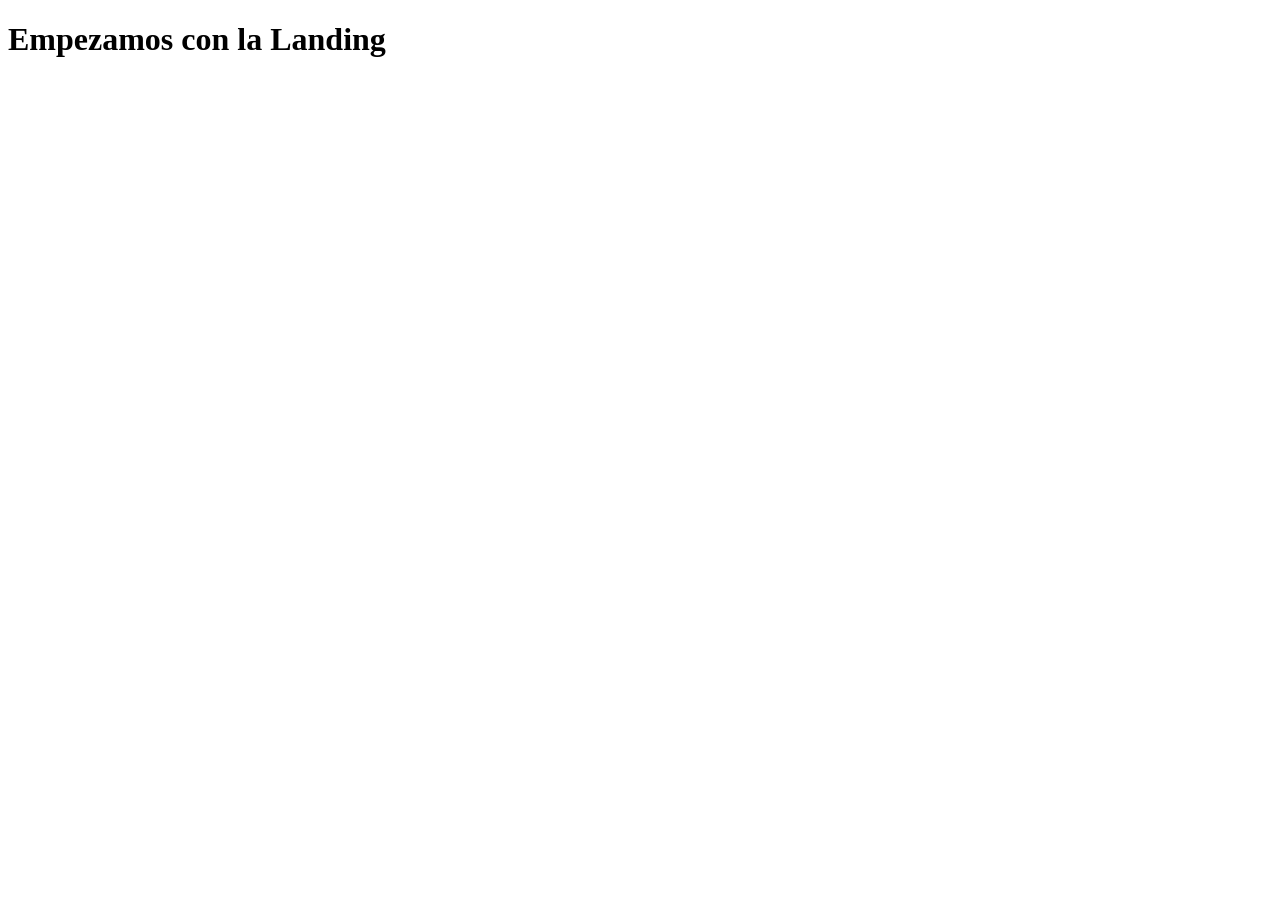
==== index.html @ ca411f05 "feat: cremos el index 1ºprueba" ====
<!DOCTYPE html>
<html lang="en">
<head>
    <meta charset="UTF-8">
    <meta name="viewport" content="width=device-width, initial-scale=1.0">
    <title>Papel Verde</title>
</head>
<body>

    <h1> Empezamos con la Landing</h1>
    
</body>
</html>
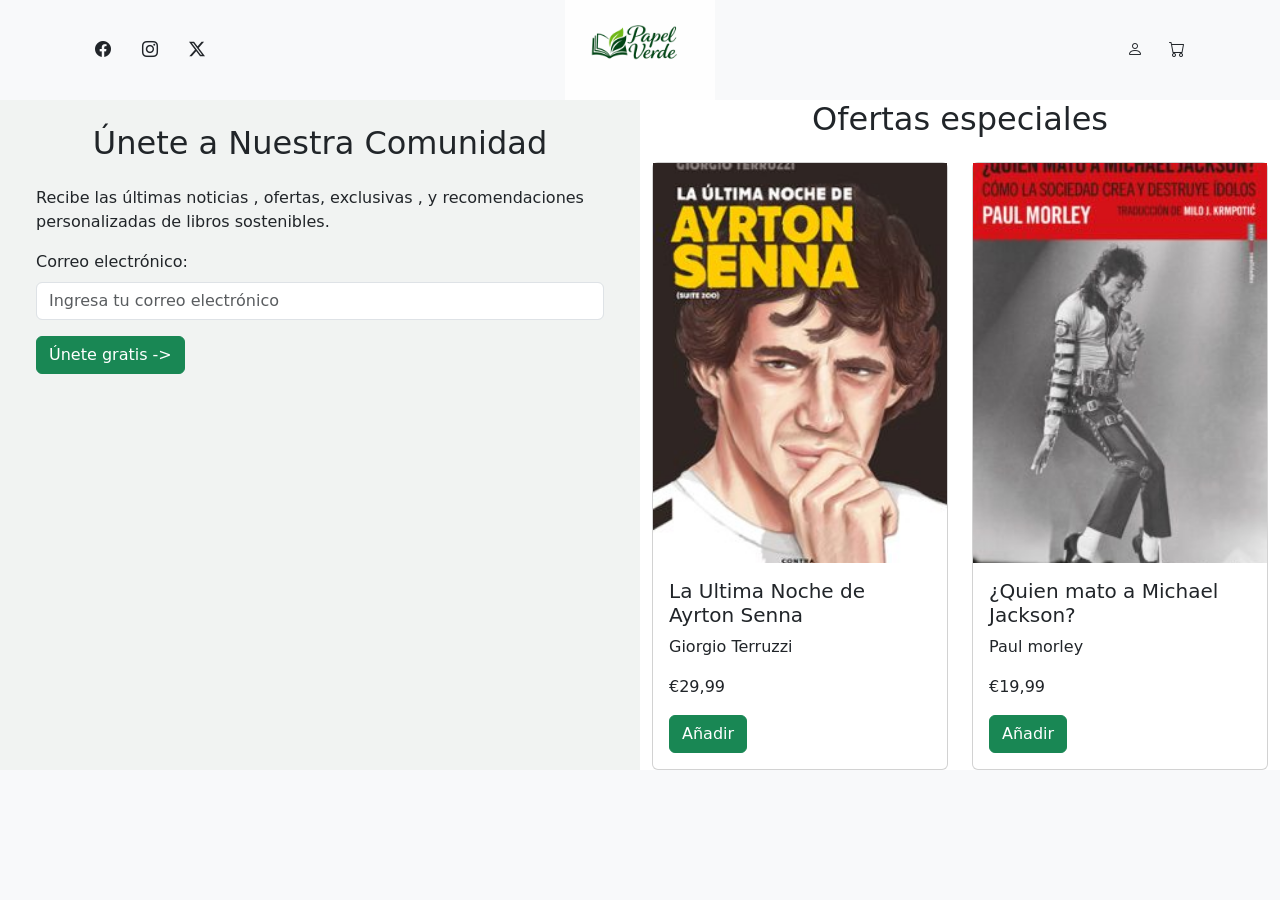
==== commit cacd6298: "feat: creando landing y guardando imagenes" ====
--- a/index.html
+++ b/index.html
@@ -4,10 +4,106 @@
     <meta charset="UTF-8">
     <meta name="viewport" content="width=device-width, initial-scale=1.0">
     <title>Papel Verde</title>
+    <link rel="icon"type="image/png" href="img/LogoLibro.ico">
+    <!-- Links a Boostrap-->
+    <link rel="style/css" href="css/style.css">
+    <link rel="stylesheet" href="https://cdn.jsdelivr.net/npm/bootstrap-icons@1.13.1/font/bootstrap-icons.min.css">
+    <link href="https://cdn.jsdelivr.net/npm/bootstrap@5.3.8/dist/css/bootstrap.min.css" rel="stylesheet" integrity="sha384-sRIl4kxILFvY47J16cr9ZwB07vP4J8+LH7qKQnuqkuIAvNWLzeN8tE5YBujZqJLB" crossorigin="anonymous">
 </head>
-<body>
+<body class="bg-light">
 
-    <h1> Empezamos con la Landing</h1>
+    <!-- Header  -->
+    <header class="bg-light">
+        <div class="container">
+            <div class="row align-items-center">
+                
+                <div class="col-xl-3 col-4">
+                    <button class="btn bi bi-facebook"></button>
+                    <button class="btn bi bi-instagram"></button>
+                    <button class="btn bi bi-twitter-x"></button>
+                </div>
+                
+                <div class="col-xl-6 col-4 d-flex justify-content-center">
+                    <img src="img/Logotipo.png" class="img-fluid" style="max-width: 150px;" alt="Logo de Papel Verde">
+                </div>
+
+                <div class="col-xl-3 col-4 d-flex justify-content-end">
+                    <button class="btn bi bi-person"></button>
+                    <button class="btn bi bi-cart"></button>
+                </div>
+                
+            </div>
+        </div>
+    </header>
+
+     <!-- Section -->
+    <section class ="container-fluid bg-white">
+
+        
+       <div class="row justify-content-center"> 
+
+            <!-- Formulario de suscripción -->
+            
+            <div class="col-12 col-xl-6 Formulario justify-content-center align-items-center " style="background-color: #F1F3F2;">
+                <div class="m-4">
+                    <h2 class="text-center mb-4">Únete a Nuestra Comunidad</h2>
+                    <p>Recibe las últimas noticias , ofertas, exclusivas , y recomendaciones personalizadas de libros sostenibles.</p>
+                    <form>
+                        <div class="mb-3">
+                            <label for="email" class="form-label">Correo electrónico:</label>
+                            <input type="email" class="form-control" id="email" placeholder="Ingresa tu correo electrónico">
+                        </div>
+                    
+                        <button type="submit" class="btn btn-success">Únete gratis -> </button>
+                    </form>
+                </div>
+                
+            </div>
+
+            <!-- Ofertas especiales -->
+            <div class="Ofertas col-12 col-xl-6">
+
+                <h2 class="text-center mb-4 ">Ofertas especiales</h2>
+
+                
+                <div class="articulos row justify-content-between">
+                    
+                        <div class="Senna col-6">
+                            <div class="card">
+                                <div style="background-image: url(img/senna.webp); height: 400px; background-size: cover; background-position: center;"></div>
+                                <div class="card-body">
+                                    <h5 class="card-title">La Ultima Noche de Ayrton Senna</h5>
+                                    <p class="card-text">Giorgio Terruzzi</p>
+                                    <p class="prize-text">€29,99</p>
+                                    <a href="#" class="btn btn-success">Añadir</a>
+                                </div>
+                            </div>
+                        </div>
+
+                        <div class="Michael col-6">
+                            <div class="card" >
+                                <div style="background-image: url(img/michael.webp); height: 400px; background-size: cover; background-position: center;"></div>                                <div class="card-body">
+                                    <h5 class="card-title">¿Quien mato a Michael Jackson?</h5>
+                                    <p class="card-text">Paul morley</p>
+                                    <p class="prize-text">€19,99</p>
+                                    <a href="#" class="btn btn-success">Añadir</a>
+                                </div>
+                            </div>
+                        </div>
+                </div>
+                
+            </div>
+       </div>
+
+    <!-- Carrusel de libros -->
+     
     
+
+
+    
+</section>
+
+<script src="js/carousel.js"></script>
+<script src="https://cdn.jsdelivr.net/npm/bootstrap@5.3.8/dist/js/bootstrap.bundle.min.js" integrity="sha384-FKyoEForCGlyvwx9Hj09JcYn3nv7wiPVlz7YYwJrWVcXK/BmnVDxM+D2scQbITxI" crossorigin="anonymous"></script>
 </body>
 </html>
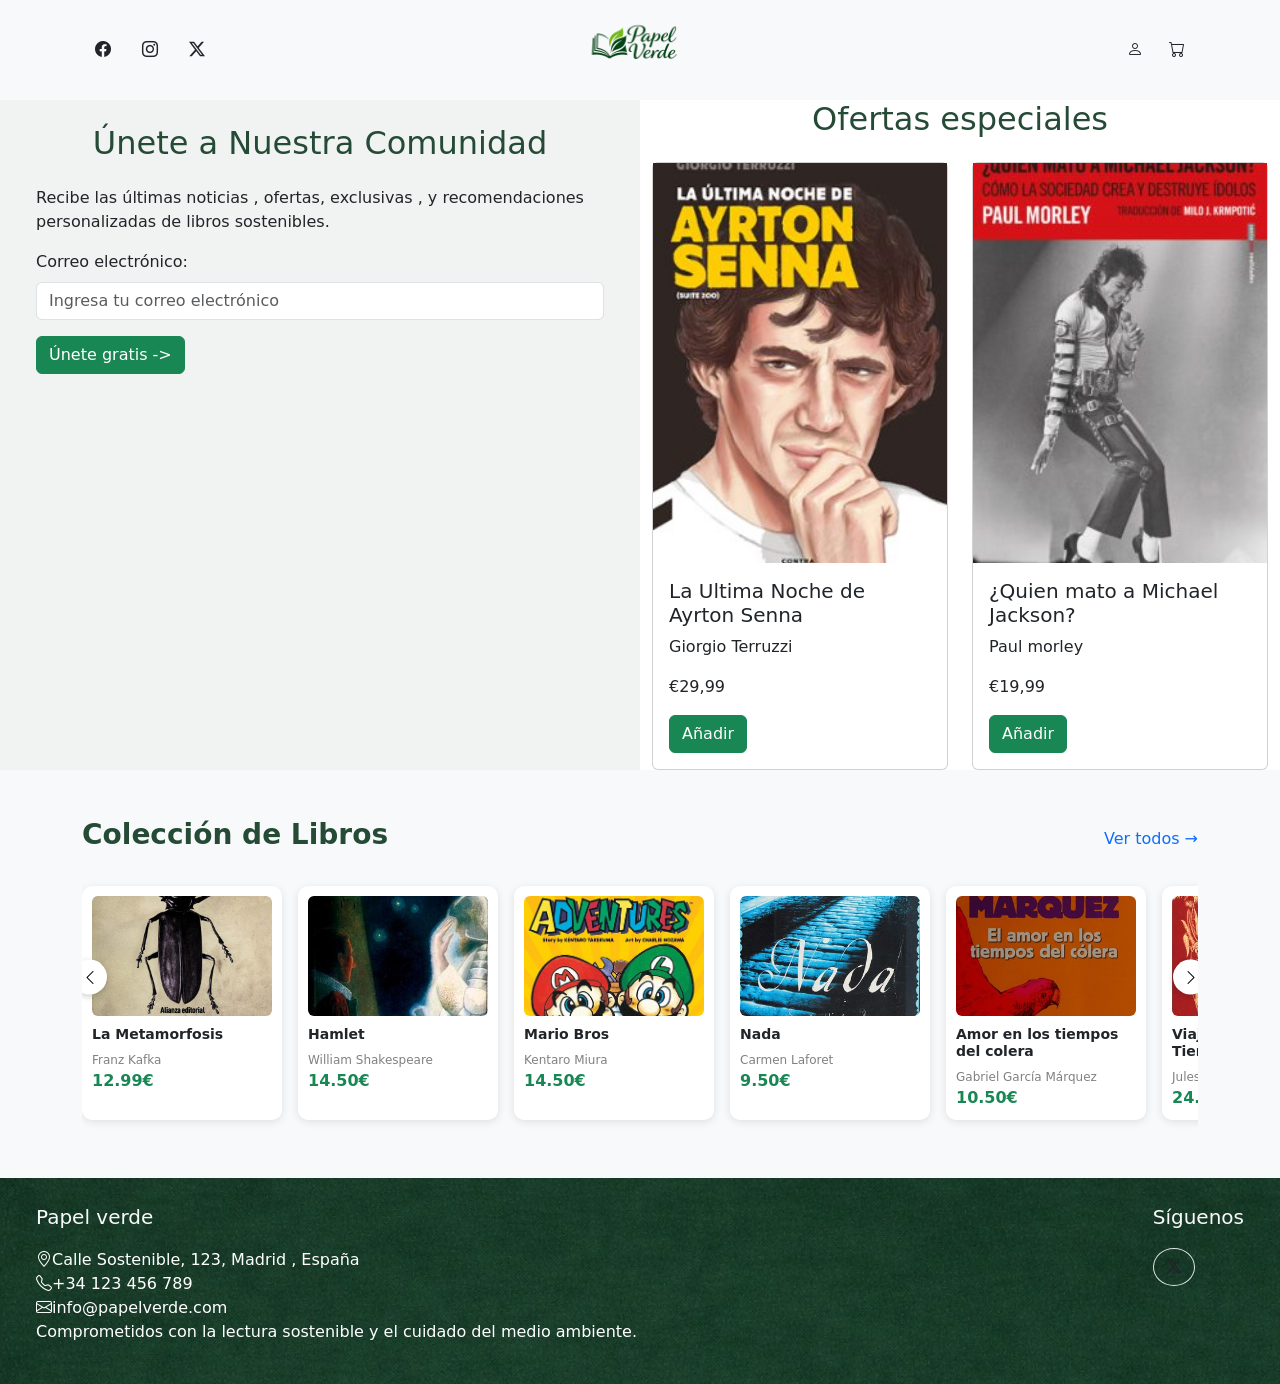
==== commit 9d2649f1: "feat imagenes nuevas y landing al 80%" ====
--- a/index.html
+++ b/index.html
@@ -4,9 +4,9 @@
     <meta charset="UTF-8">
     <meta name="viewport" content="width=device-width, initial-scale=1.0">
     <title>Papel Verde</title>
-    <link rel="icon"type="image/png" href="img/LogoLibro.ico">
+    <link rel="icon"type="image/png" href="img/imgPapelVerde/Logoico.ico">
     <!-- Links a Boostrap-->
-    <link rel="style/css" href="css/style.css">
+    <link rel="stylesheet" href="css/style.css">
     <link rel="stylesheet" href="https://cdn.jsdelivr.net/npm/bootstrap-icons@1.13.1/font/bootstrap-icons.min.css">
     <link href="https://cdn.jsdelivr.net/npm/bootstrap@5.3.8/dist/css/bootstrap.min.css" rel="stylesheet" integrity="sha384-sRIl4kxILFvY47J16cr9ZwB07vP4J8+LH7qKQnuqkuIAvNWLzeN8tE5YBujZqJLB" crossorigin="anonymous">
 </head>
@@ -24,7 +24,7 @@
                 </div>
                 
                 <div class="col-xl-6 col-4 d-flex justify-content-center">
-                    <img src="img/Logotipo.png" class="img-fluid" style="max-width: 150px;" alt="Logo de Papel Verde">
+                    <img src="img/imgPapelVerde/Logotipo1.png" class="img-fluid" style="max-width: 150px;" alt="Logo de Papel Verde">
                 </div>
 
                 <div class="col-xl-3 col-4 d-flex justify-content-end">
@@ -46,12 +46,12 @@
             
             <div class="col-12 col-xl-6 Formulario justify-content-center align-items-center " style="background-color: #F1F3F2;">
                 <div class="m-4">
-                    <h2 class="text-center mb-4">Únete a Nuestra Comunidad</h2>
+                    <h2 class="text-center mb-4" style="color: #254B36;">Únete a Nuestra Comunidad</h2>
                     <p>Recibe las últimas noticias , ofertas, exclusivas , y recomendaciones personalizadas de libros sostenibles.</p>
                     <form>
                         <div class="mb-3">
                             <label for="email" class="form-label">Correo electrónico:</label>
-                            <input type="email" class="form-control" id="email" placeholder="Ingresa tu correo electrónico">
+                            <input type="email" class="form-control w-60" id="email" placeholder="Ingresa tu correo electrónico">
                         </div>
                     
                         <button type="submit" class="btn btn-success">Únete gratis -> </button>
@@ -63,7 +63,7 @@
             <!-- Ofertas especiales -->
             <div class="Ofertas col-12 col-xl-6">
 
-                <h2 class="text-center mb-4 ">Ofertas especiales</h2>
+                <h2 class="text-center mb-4 " style="color: #254B36;" >Ofertas especiales</h2>
 
                 
                 <div class="articulos row justify-content-between">
@@ -95,15 +95,142 @@
             </div>
        </div>
 
-    <!-- Carrusel de libros -->
-     
+    </section>
+
+<section class="container my-5">
+  <div class="d-flex justify-content-between align-items-center mb-3">
+    <h3 class="fw-bold " style="color: #254B36;">Colección de Libros</h3>
+    <a href="#" class="text-decoration-none">Ver todos →</a>
+  </div>
+
+  <div class="carousel-container position-relative">
     
-
-
-    
+    <button class="carousel-btn left" id="prevBtn">
+      <i class="bi bi-chevron-left"></i>
+    </button>
+
+    <div class="carousel-track" id="carouselTrack">
+      
+      <!-- CARD -->
+      <div class="book-card">
+        <img src="img/kafka.webp" alt="">
+        <h6>La Metamorfosis</h6>
+        <p>Franz Kafka</p>
+        <span>12.99€</span>
+      </div>
+
+      <div class="book-card">
+        <img src="img/ws1.jpg" alt="">
+        <h6>Hamlet</h6>
+        <p>William Shakespeare</p>
+        <span>14.50€</span>
+      </div>
+
+        <div class="book-card">
+        <img src="img/kentaro.jpg" alt="">
+        <h6>Mario Bros</h6>
+        <p>Kentaro Miura</p>
+        <span>14.50€</span>
+      </div>
+
+      
+        <div class="book-card">
+        <img src="img/cnada.jpg" alt="">
+        <h6>Nada</h6>
+        <p>Carmen Laforet</p>
+        <span>9.50€</span>
+      </div>
+
+      
+        <div class="book-card">
+        <img src="img/gabo1.jpg" alt="">
+        <h6>Amor en los tiempos del colera</h6>
+        <p>Gabriel García Márquez</p>
+        <span>10.50€</span>
+      </div>
+
+
+        <div class="book-card">
+        <img src="img/jv1.jpg" alt="">
+        <h6>Viaje al centro de la Tierra</h6>
+        <p>Jules Verne</p>
+        <span>24.50€</span>
+      </div>
+
+      
+        <div class="book-card">
+        <img src="img/marpz.jpg" alt="">
+        <h6>Der pate </h6>
+        <p>Mario</p>
+        <span>4.50€</span>
+      </div>
+
+      
+        <div class="book-card">
+        <img src="img/hailmarry.webp" alt="">
+        <h6>Proyecto Salvación </h6>
+        <p>Andy Weir</p>
+        <span>10.50€</span>
+      </div>
+
+      
+    </div>
+
+    <button class="carousel-btn right" id="nextBtn">
+      <i class="bi bi-chevron-right"></i>
+    </button>
+
+  </div>
 </section>
 
-<script src="js/carousel.js"></script>
+<!-- FOOTER  -->
+
+<footer class="container-fluid p-3" style='background-image: url("img/bg-footer.jpeg")'>
+    <div class="row m-2">
+        <div class="d-flex justify-content-between">
+            <div class="">
+                <p class="text-light fs-5">Papel verde</p>
+                <span><i class="bi bi-geo-alt"></i>Calle Sostenible, 123, Madrid , España</span>
+                <br>
+                <span><i class="bi bi-telephone"></i>+34 123 456 789</span>
+                <br>
+                <span><i class="bi bi-envelope"></i>info@papelverde.com</span>
+
+                <p>Comprometidos con la lectura sostenible y el cuidado del medio ambiente.</p>
+            </div>
+            <div class="">
+                <p class="text-light fs-5">Síguenos</p>
+            <div class="col-xl-3 col-4">
+            <a class="btn-social border rounded-circle btn bi bi-twitter-x"></a>
+            
+            </div>
+
+            </div>
+           
+        </div>
+        
+        <div class="col-12">
+        
+        </div>
+
+  
+
+
+        
+    </div>
+</footer>
+
+
+
+<!-- Carrusel de libros Script con JavaScript -->
+<script type="module">
+  import { initCarousel } from './js/carousel.js';
+  initCarousel();
+</script>
+
+
+
+
 <script src="https://cdn.jsdelivr.net/npm/bootstrap@5.3.8/dist/js/bootstrap.bundle.min.js" integrity="sha384-FKyoEForCGlyvwx9Hj09JcYn3nv7wiPVlz7YYwJrWVcXK/BmnVDxM+D2scQbITxI" crossorigin="anonymous"></script>
 </body>
 </html>
--- a/css/style.css
+++ b/css/style.css
@@ -0,0 +1,95 @@
+.carousel-container {
+  overflow: hidden;
+}
+
+.carousel-track {
+  display: flex;
+  gap: 16px;
+  overflow-x: auto;
+  scroll-behavior: smooth;
+  padding: 10px 0;
+}
+
+/* ocultar scrollbar */
+.carousel-track::-webkit-scrollbar {
+  display: none;
+}
+
+.book-card {
+  min-width: 200px;
+  max-width: 200px;
+  background: #fff;
+  border-radius: 10px;
+  padding: 10px;
+  flex: 0 0 auto;
+  box-shadow: 0 2px 8px rgba(0,0,0,0.1);
+}
+
+.book-card img {
+  width: 100%;
+  height: 120px;
+  object-fit: cover;
+  border-radius: 6px;
+}
+
+.book-card h6 {
+  margin-top: 10px;
+  font-size: 14px;
+  font-weight: 600;
+}
+
+.book-card p {
+  font-size: 12px;
+  color: gray;
+  margin: 0;
+}
+
+.book-card span {
+  font-weight: bold;
+  color: #198754;
+}
+
+/* botones */
+.carousel-btn {
+  position: absolute;
+  top: 40%;
+  transform: translateY(-50%);
+  border: none;
+  background: white;
+  box-shadow: 0 2px 6px rgba(0,0,0,0.2);
+  width: 35px;
+  height: 35px;
+  border-radius: 50%;
+  z-index: 10;
+}
+
+.carousel-btn.left {
+  left: -10px;
+}
+
+.carousel-btn.right {
+  right: -10px;
+}
+
+/* Estilos para el footer */
+
+footer{
+    background-image: url("../img/bg-footer.jpeg");
+    color: white;
+}
+
+.btn-social{
+    background-color: #198754;
+}
+
+/* 📱 RESPONSIVE  MOBILE */
+@media (max-width: 768px) {
+  .book-card {
+    min-width: 150px;
+    max-width: 150px;
+  }
+
+  .book-card img {
+    height: 100px;
+  }
+}
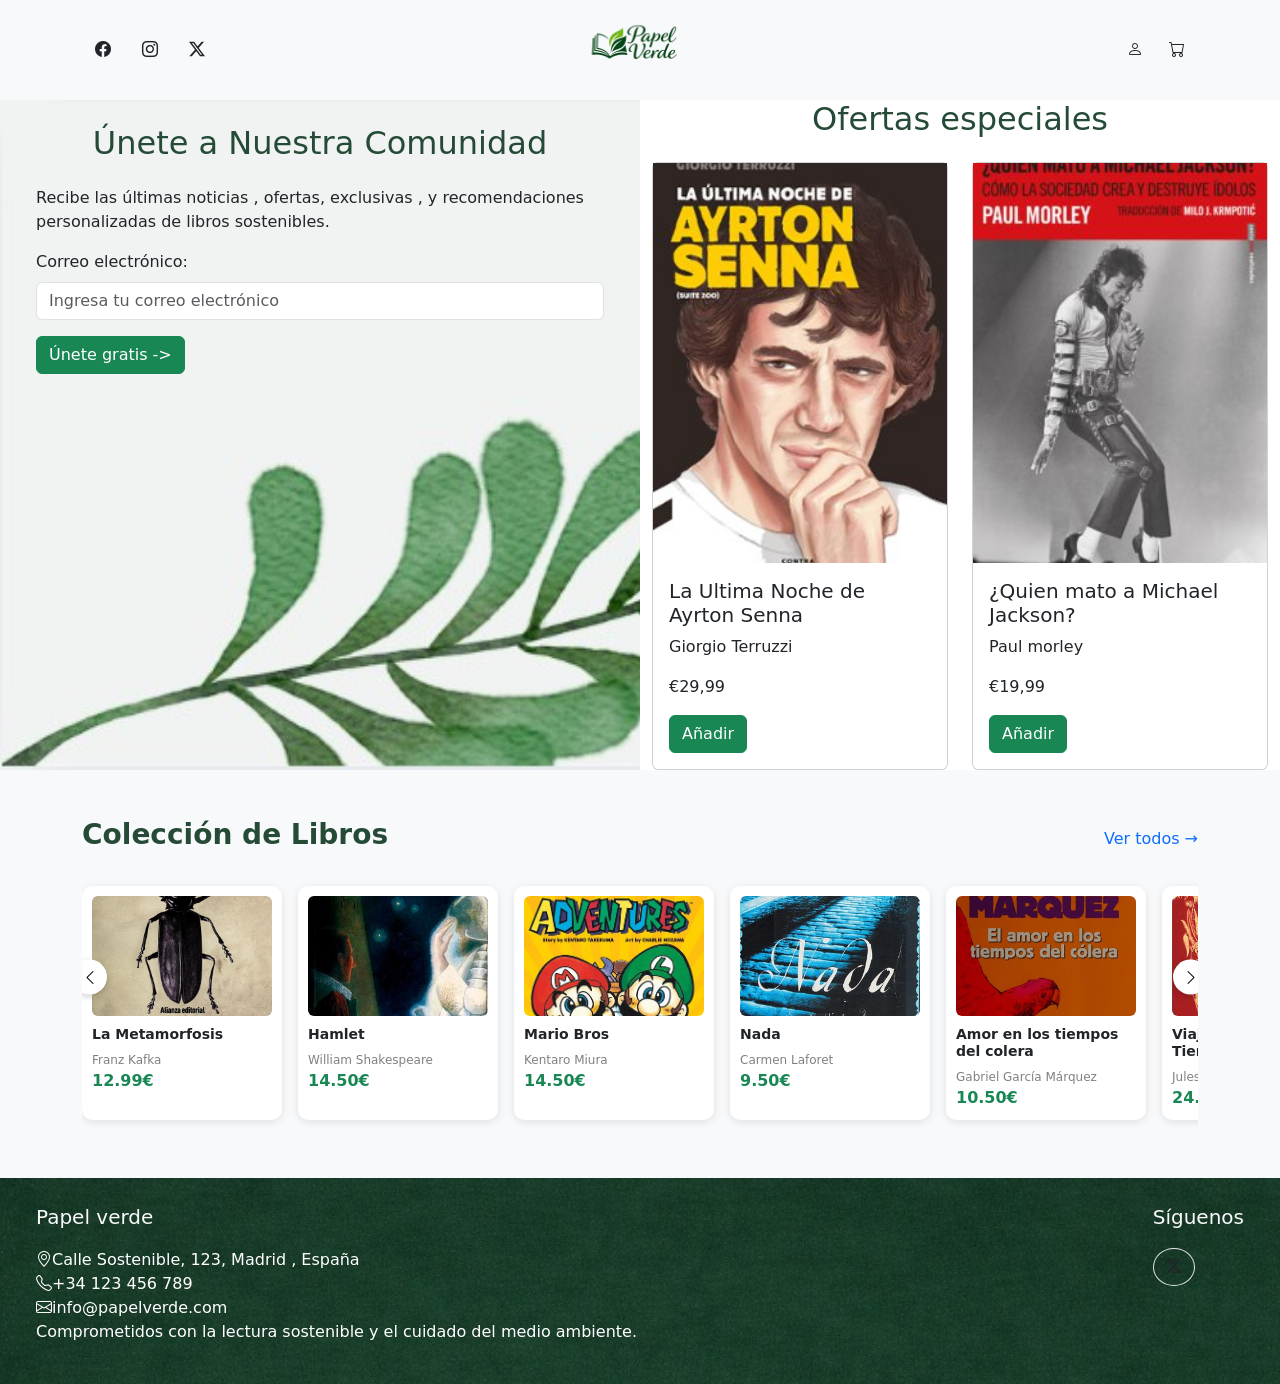
==== commit 5f1b55b1: "feat: fondo pruebas" ====
--- a/index.html
+++ b/index.html
@@ -44,7 +44,7 @@
 
             <!-- Formulario de suscripción -->
             
-            <div class="col-12 col-xl-6 Formulario justify-content-center align-items-center " style="background-color: #F1F3F2;">
+            <div class="col-12 col-xl-6 Formulario justify-content-center align-items-center " style="background-image: url(img/fondoFormu.jpg); background-size: cover;">
                 <div class="m-4">
                     <h2 class="text-center mb-4" style="color: #254B36;">Únete a Nuestra Comunidad</h2>
                     <p>Recibe las últimas noticias , ofertas, exclusivas , y recomendaciones personalizadas de libros sostenibles.</p>
@@ -201,6 +201,8 @@
             <div class="">
                 <p class="text-light fs-5">Síguenos</p>
             <div class="col-xl-3 col-4">
+
+
             <a class="btn-social border rounded-circle btn bi bi-twitter-x"></a>
             
             </div>
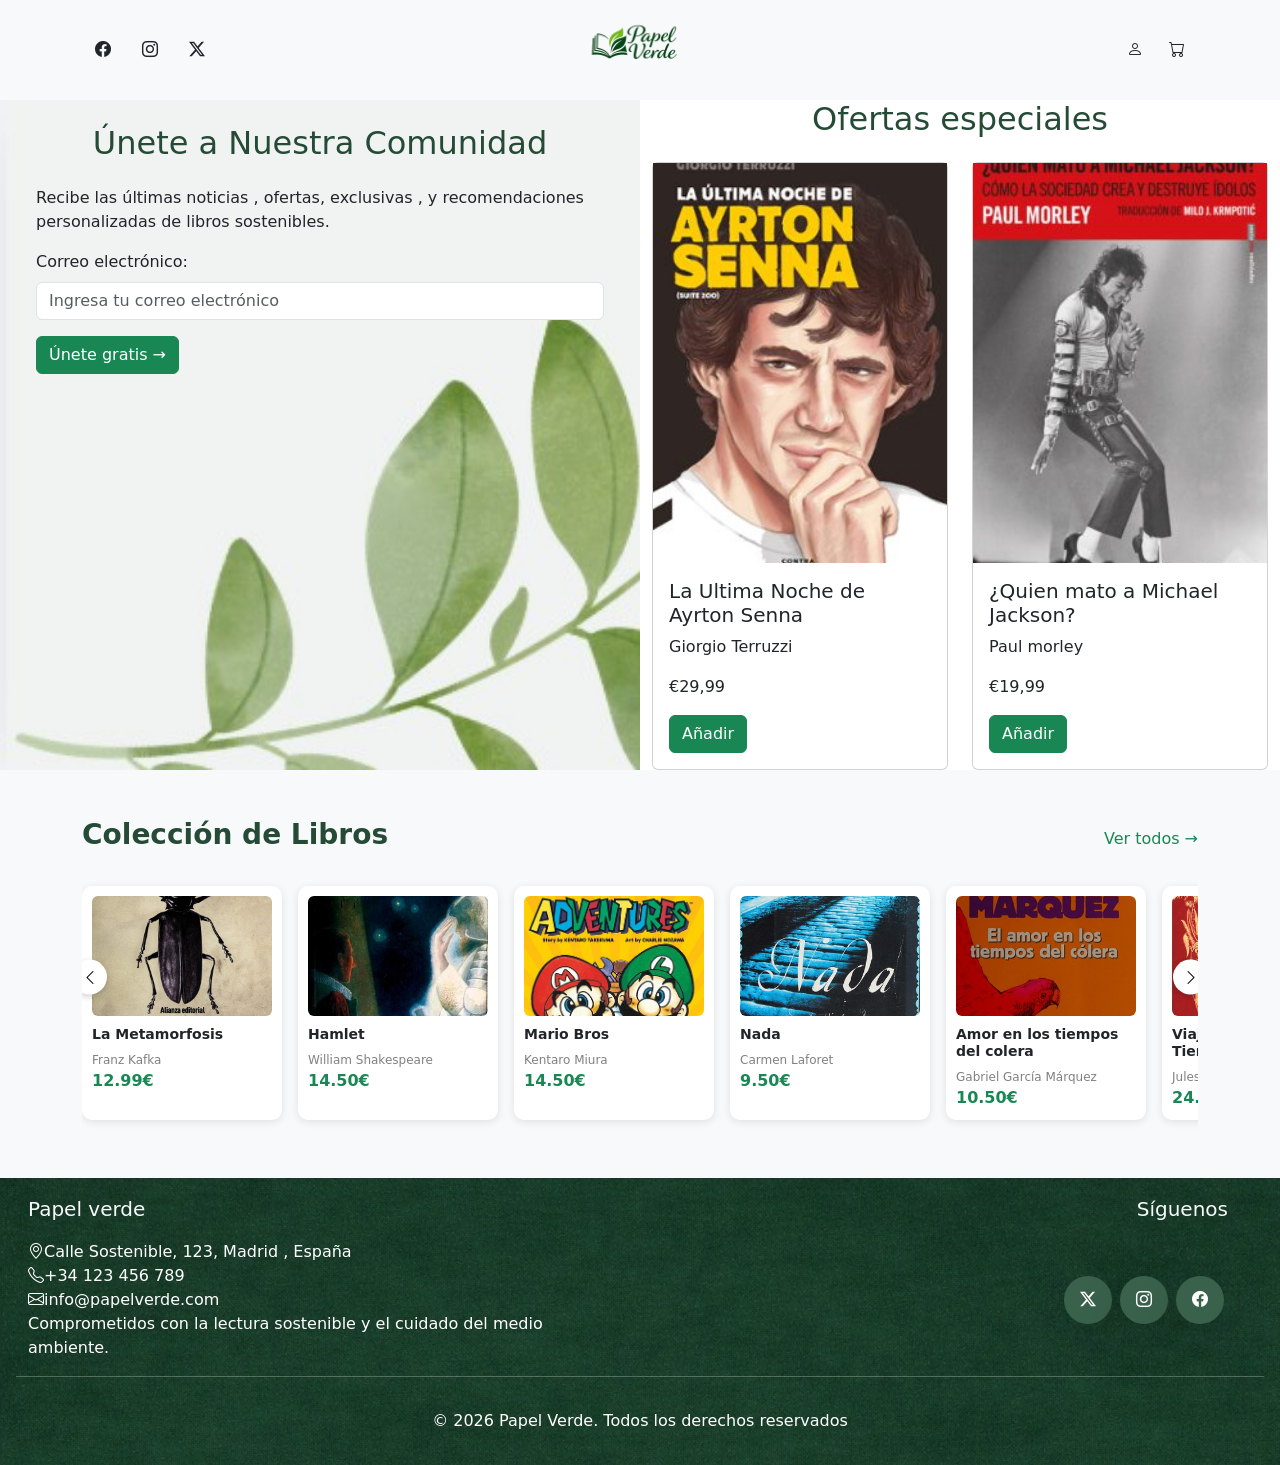
==== commit 8f0bb8d1: "feat: Landing Page 100%" ====
--- a/index.html
+++ b/index.html
@@ -54,7 +54,7 @@
                             <input type="email" class="form-control w-60" id="email" placeholder="Ingresa tu correo electrónico">
                         </div>
                     
-                        <button type="submit" class="btn btn-success">Únete gratis -> </button>
+                        <button type="submit" class="btn btn-success">Únete gratis → </button>
                     </form>
                 </div>
                 
@@ -100,7 +100,7 @@
 <section class="container my-5">
   <div class="d-flex justify-content-between align-items-center mb-3">
     <h3 class="fw-bold " style="color: #254B36;">Colección de Libros</h3>
-    <a href="#" class="text-decoration-none">Ver todos →</a>
+    <a href="#" class="text-success text-decoration-none">Ver todos →</a>
   </div>
 
   <div class="carousel-container position-relative">
@@ -185,41 +185,47 @@
 
 <!-- FOOTER  -->
 
-<footer class="container-fluid p-3" style='background-image: url("img/bg-footer.jpeg")'>
+<footer class="container-fluid p-2" style='background-image: url("img/bg-footer.jpeg")'>
+    
     <div class="row m-2">
-        <div class="d-flex justify-content-between">
-            <div class="">
-                <p class="text-light fs-5">Papel verde</p>
-                <span><i class="bi bi-geo-alt"></i>Calle Sostenible, 123, Madrid , España</span>
-                <br>
-                <span><i class="bi bi-telephone"></i>+34 123 456 789</span>
-                <br>
-                <span><i class="bi bi-envelope"></i>info@papelverde.com</span>
-
-                <p>Comprometidos con la lectura sostenible y el cuidado del medio ambiente.</p>
-            </div>
-            <div class="">
-                <p class="text-light fs-5">Síguenos</p>
-            <div class="col-xl-3 col-4">
-
-
-            <a class="btn-social border rounded-circle btn bi bi-twitter-x"></a>
-            
-            </div>
-
-            </div>
+        <div class="col-xl-6 col-12">
+            <p class="text-bold text-light fs-5">Papel verde</p>
+            <span><i class="bi bi-geo-alt"></i>Calle Sostenible, 123, Madrid , España</span>
+            <br>
+            <span><i class="bi bi-telephone"></i>+34 123 456 789</span>
+            <br>
+            <span><i class="bi bi-envelope"></i>info@papelverde.com</span>
+        
+            <p>Comprometidos con la lectura sostenible y el cuidado del medio ambiente.</p>
            
         </div>
-        
-        <div class="col-12">
-        
-        </div>
-
-  
-
-
-        
-    </div>
+
+        <div class="row col-xl-6 col-12">
+            <div class="text-end d-xl-block d-none">
+                <span class="text-light text-end fs-5"> Síguenos</span>
+            </div>
+            <!-- Redes sociales  -->
+            <div class="col-xl-12 col-12 d-xl-flex d-none justify-content-end">
+                <a href="https://www.twitter.com"><button class="btn-social rounded-circle shadow-lg bi bi-twitter-x mx-1"></button></a>
+                <a href="https://www.instagram.com"><button class="btn-social rounded-circle shadow-lg bi bi-instagram mx-1"></button></a>
+                <a href="https://www.facebook.com"><button class="btn-social rounded-circle shadow-lg bi bi-facebook mx-1"></button></a>
+            </div>
+
+            <!-- Redes sociales para móvil -->
+            <div class="col-xl-12 col-12 d-xl-none d-flex justify-content-center mb-3">
+                <a href="https://www.twitter.com"><button class="btn-social rounded-circle shadow-lg bi bi-twitter-x mx-1"></button></a>
+                <a href="https://www.instagram.com"><button class="btn-social rounded-circle shadow-lg bi bi-instagram mx-1"></button></a>
+                <a href="https://www.facebook.com"><button class="btn-social rounded-circle shadow-lg bi bi-facebook mx-1"></button></a>
+            </div>
+
+        </div>
+
+        <!-- Línea divisoria -->
+        <hr class="d-xl-block d-none">
+        <div class="col-12 my-3 text-center">
+            <span>© 2026 Papel Verde. Todos los derechos reservados</span>
+        </div>
+    </div> 
 </footer>
 
 
--- a/css/style.css
+++ b/css/style.css
@@ -78,8 +78,13 @@
     color: white;
 }
 
+/* Estilos para los botones de redes sociales */
 .btn-social{
-    background-color: #198754;
+    background-color: #39614B;
+    border: none;
+    width: 3em;
+    height: 3em;
+    color:white;
 }
 
 /* 📱 RESPONSIVE  MOBILE */
